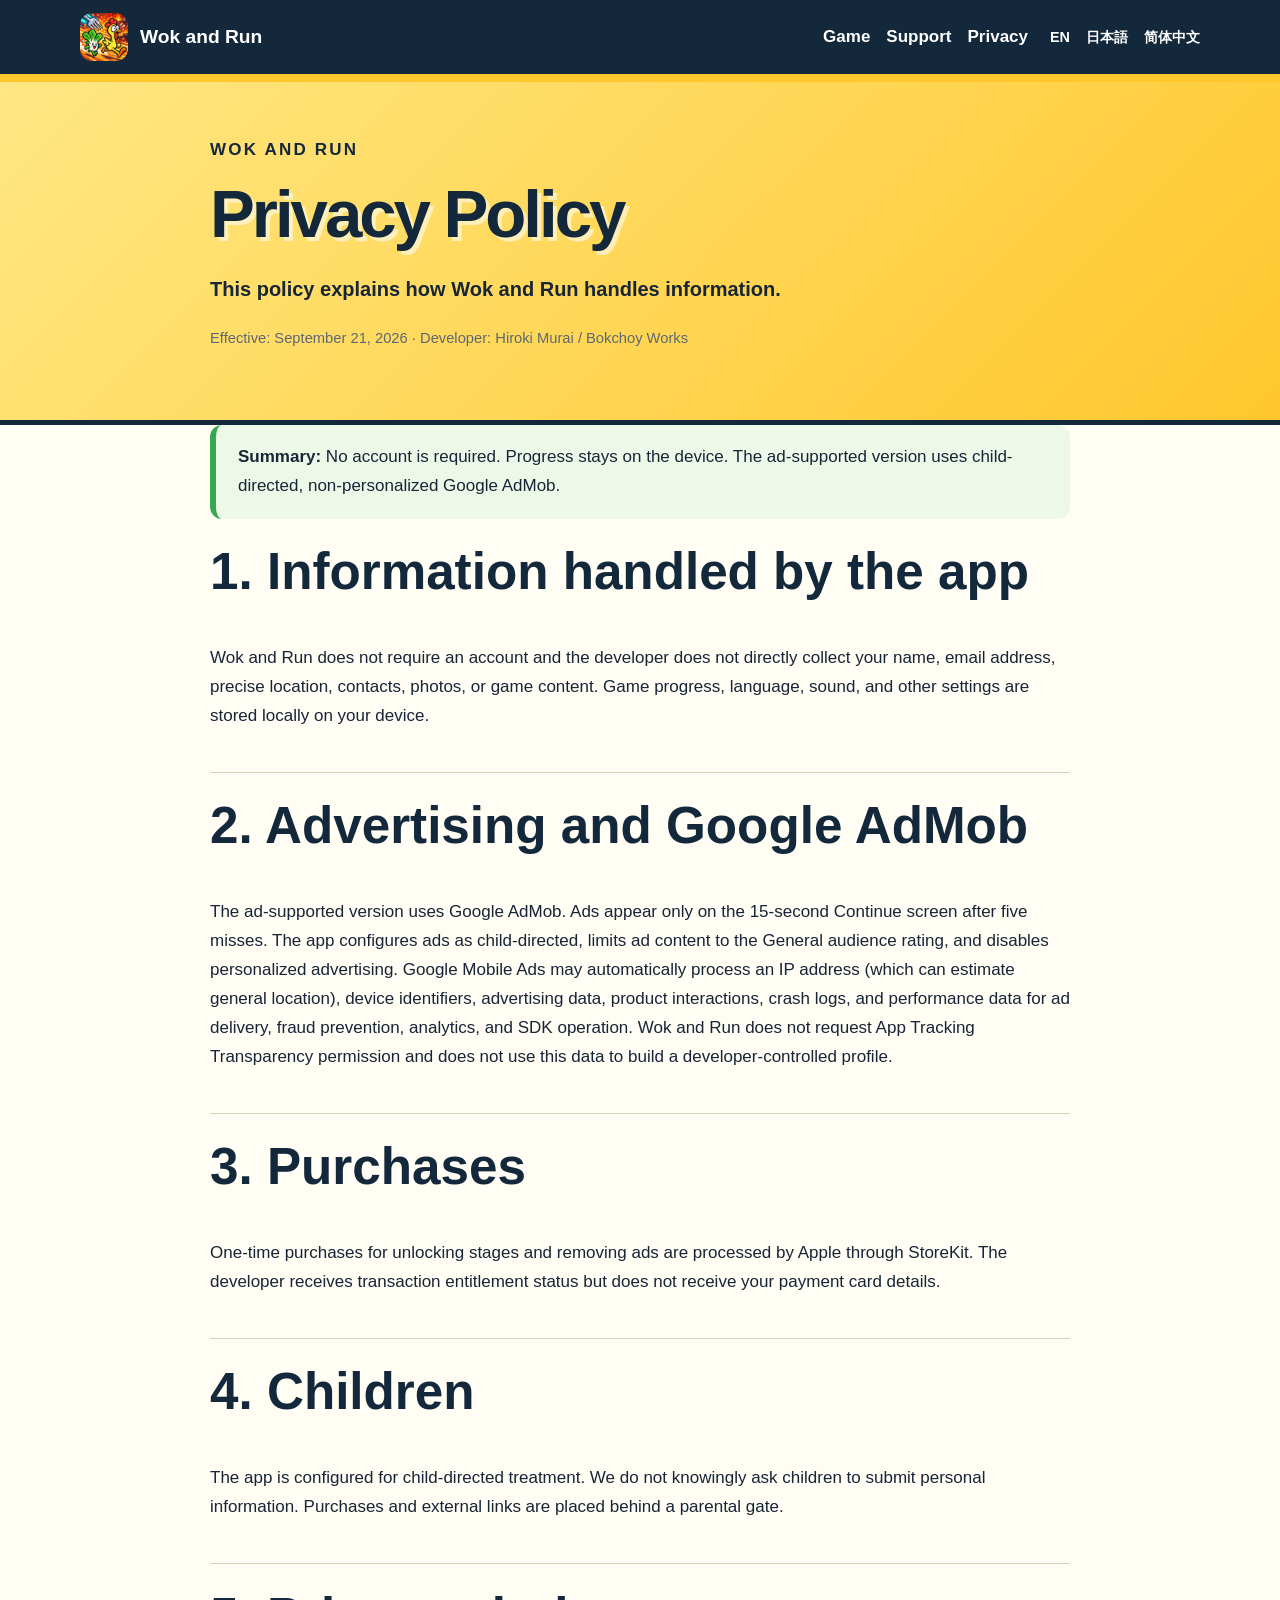
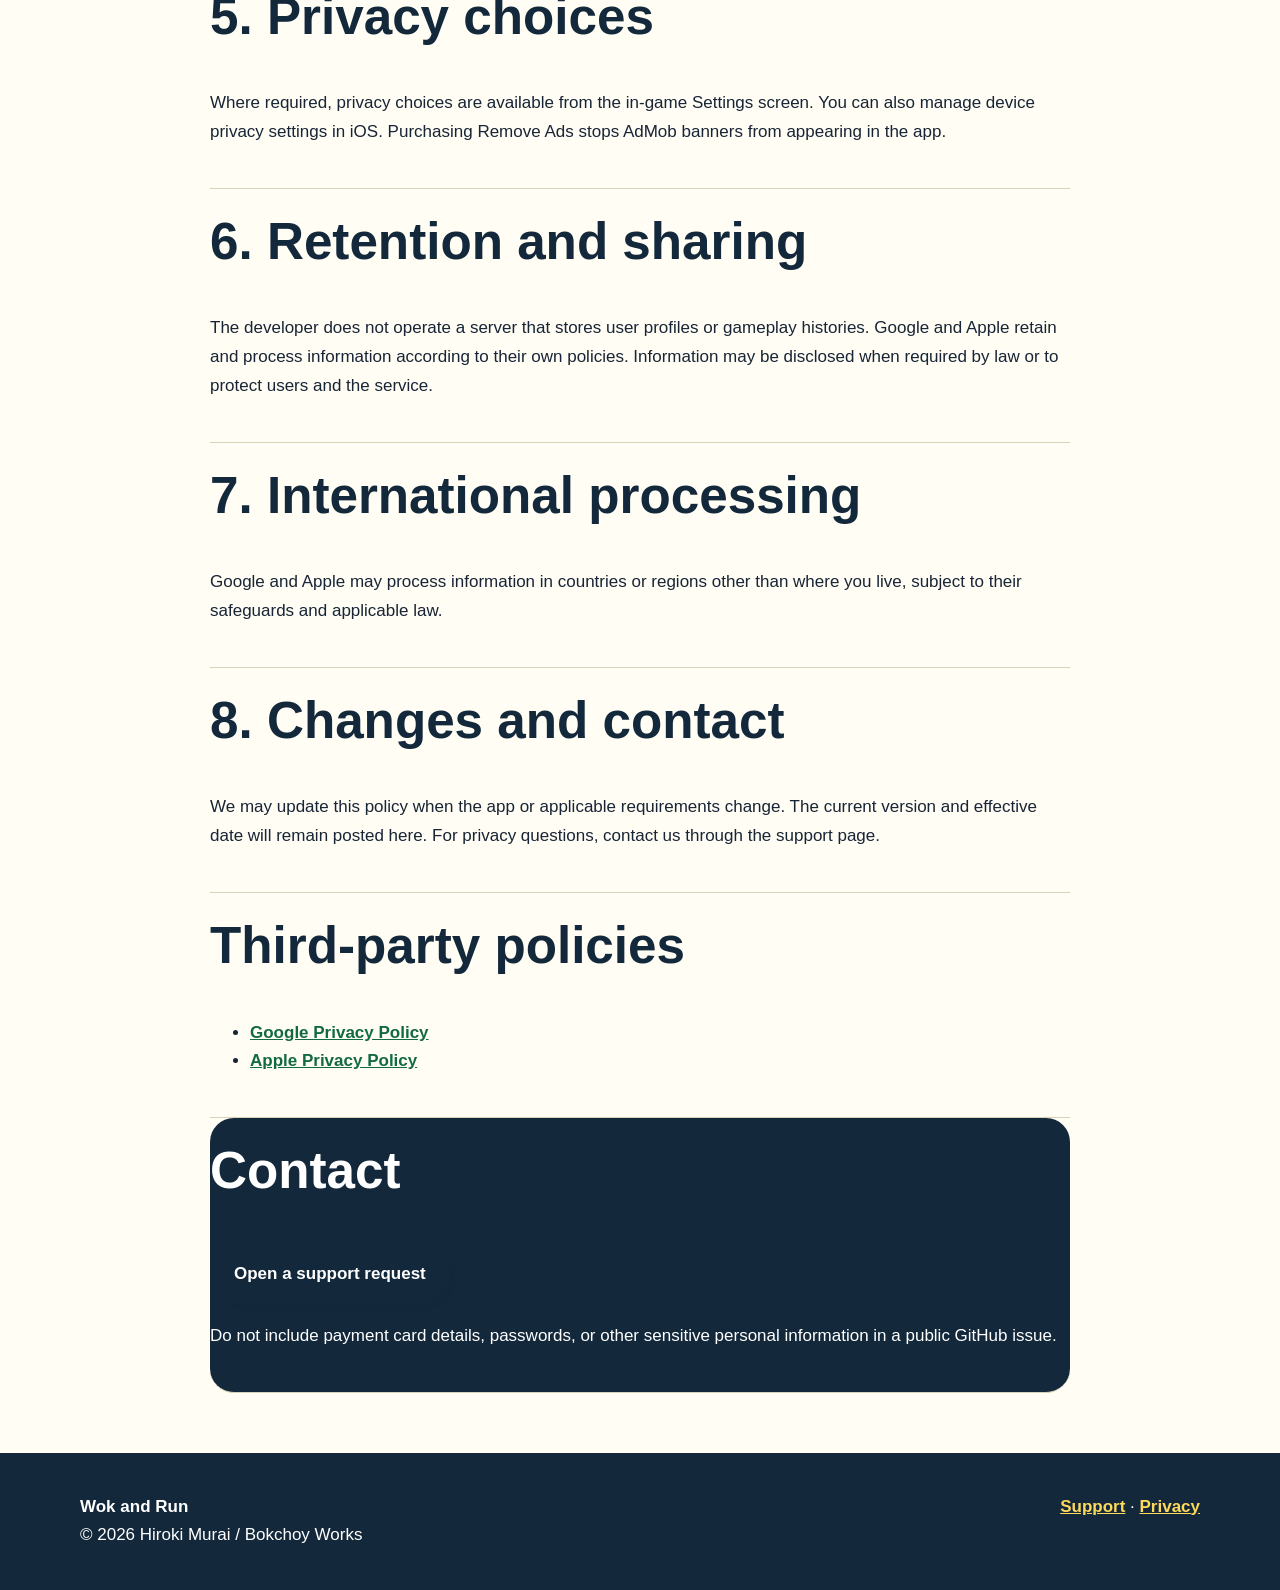
==== docs/privacy/index.html @ f923ecb2 "Create Wok and Run support and privacy site" ====
<!doctype html><html lang="en"><head><meta charset="utf-8"><meta name="viewport" content="width=device-width,initial-scale=1"><title>Privacy Policy — Wok and Run</title><meta name="description" content="This policy explains how Wok and Run handles information."><link rel="canonical" href="https://bokchoyworks-stack.github.io/wok-and-run/privacy/"><link rel="icon" type="image/png" href="../assets/favicon.png"><link rel="stylesheet" href="../assets/style.css"></head><body><header class="top"><nav class="wrap"><a class="brand" href="https://bokchoyworks-stack.github.io/wok-and-run/"><img src="../assets/app-icon.png" alt=""><span>Wok and Run</span></a><div class="navlinks"><a href="https://bokchoyworks-stack.github.io/wok-and-run/">Game</a><a href="https://bokchoyworks-stack.github.io/wok-and-run/support/">Support</a><a href="https://bokchoyworks-stack.github.io/wok-and-run/privacy/">Privacy</a></div><div class="langs"><a href="https://bokchoyworks-stack.github.io/wok-and-run/privacy/">EN</a><a href="https://bokchoyworks-stack.github.io/wok-and-run/ja/privacy/">日本語</a><a href="https://bokchoyworks-stack.github.io/wok-and-run/zh-hans/privacy/">简体中文</a></div></nav></header><header class="legal-head"><div class="wrap legal"><div class="eyebrow">WOK AND RUN</div><h1>Privacy Policy</h1><p class="lead">This policy explains how Wok and Run handles information.</p><p class="meta">Effective: September 21, 2026 · Developer: Hiroki Murai / Bokchoy Works</p></div></header><main class="wrap legal"><div class="notice"><strong>Summary:</strong> No account is required. Progress stays on the device. The ad-supported version uses child-directed, non-personalized Google AdMob.</div><section><h2>1. Information handled by the app</h2><p>Wok and Run does not require an account and the developer does not directly collect your name, email address, precise location, contacts, photos, or game content. Game progress, language, sound, and other settings are stored locally on your device.</p></section><section><h2>2. Advertising and Google AdMob</h2><p>The ad-supported version uses Google AdMob. Ads appear only on the 15-second Continue screen after five misses. The app configures ads as child-directed, limits ad content to the General audience rating, and disables personalized advertising. Google Mobile Ads may automatically process an IP address (which can estimate general location), device identifiers, advertising data, product interactions, crash logs, and performance data for ad delivery, fraud prevention, analytics, and SDK operation. Wok and Run does not request App Tracking Transparency permission and does not use this data to build a developer-controlled profile.</p></section><section><h2>3. Purchases</h2><p>One-time purchases for unlocking stages and removing ads are processed by Apple through StoreKit. The developer receives transaction entitlement status but does not receive your payment card details.</p></section><section><h2>4. Children</h2><p>The app is configured for child-directed treatment. We do not knowingly ask children to submit personal information. Purchases and external links are placed behind a parental gate.</p></section><section id="privacy-choices"><h2>5. Privacy choices</h2><p>Where required, privacy choices are available from the in-game Settings screen. You can also manage device privacy settings in iOS. Purchasing Remove Ads stops AdMob banners from appearing in the app.</p></section><section><h2>6. Retention and sharing</h2><p>The developer does not operate a server that stores user profiles or gameplay histories. Google and Apple retain and process information according to their own policies. Information may be disclosed when required by law or to protect users and the service.</p></section><section><h2>7. International processing</h2><p>Google and Apple may process information in countries or regions other than where you live, subject to their safeguards and applicable law.</p></section><section><h2>8. Changes and contact</h2><p>We may update this policy when the app or applicable requirements change. The current version and effective date will remain posted here. For privacy questions, contact us through the support page.</p></section><section><h2>Third-party policies</h2><ul><li><a href="https://policies.google.com/privacy">Google Privacy Policy</a></li><li><a href="https://www.apple.com/legal/privacy/">Apple Privacy Policy</a></li></ul></section><section class="contact"><h2>Contact</h2><p><a class="button" href="https://github.com/bokchoyworks-stack/wok-and-run/issues/new/choose">Open a support request</a></p><p>Do not include payment card details, passwords, or other sensitive personal information in a public GitHub issue.</p></section></main><footer class="footer"><div class="wrap footer-grid"><div><strong>Wok and Run</strong><br><span>© 2026 Hiroki Murai / Bokchoy Works</span></div><div><a href="https://bokchoyworks-stack.github.io/wok-and-run/support/">Support</a> · <a href="https://bokchoyworks-stack.github.io/wok-and-run/privacy/">Privacy</a></div></div></footer></body></html>
---- docs/assets/style.css ----
:root{--yellow:#ffc72c;--gold:#ff9f1c;--navy:#13283b;--cream:#fff8df;--green:#36a852;--red:#ef4436;--ink:#182536;--paper:#fffdf4;--line:#d8d2b8}*{box-sizing:border-box}html{scroll-behavior:smooth}body{margin:0;background:var(--paper);color:var(--ink);font-family:-apple-system,BlinkMacSystemFont,"Segoe UI","Hiragino Sans","Noto Sans CJK JP",sans-serif;line-height:1.7;font-size:17px}a{color:#126a43;font-weight:700}a:hover{text-decoration-thickness:3px}.wrap{width:min(1120px,calc(100% - 32px));margin:auto}.top{background:var(--navy);color:#fff;border-bottom:8px solid var(--yellow)}nav{min-height:74px;display:flex;align-items:center;gap:22px;flex-wrap:wrap}.brand{display:flex;align-items:center;gap:12px;color:#fff;text-decoration:none;font-size:1.2rem;font-weight:900;margin-right:auto}.brand img{width:48px;height:48px;border-radius:12px}.navlinks,.langs{display:flex;gap:16px;flex-wrap:wrap}.navlinks a,.langs a{color:#fff;text-decoration:none}.langs{font-size:.9rem}.hero{overflow:hidden;background:linear-gradient(135deg,var(--yellow),var(--gold));border-bottom:10px solid var(--navy)}.hero-grid{display:grid;grid-template-columns:1.2fr .8fr;align-items:center;gap:48px;min-height:520px;padding:58px 0}.eyebrow{font-weight:900;letter-spacing:.13em;text-transform:uppercase;color:var(--navy)}h1,h2,h3{line-height:1.15;color:var(--navy)}h1{font-size:clamp(3rem,8vw,6rem);margin:.15em 0;text-transform:uppercase;letter-spacing:-.045em;text-shadow:4px 4px 0 rgba(255,255,255,.55)}h2{font-size:clamp(2rem,4vw,3.2rem);margin-top:0}h3{font-size:1.35rem}.lead{font-size:1.25rem;font-weight:700;max-width:650px}.hero-icon{width:min(100%,390px);justify-self:center;filter:drop-shadow(16px 18px 0 rgba(19,40,59,.25));border-radius:24%}.actions{display:flex;gap:14px;flex-wrap:wrap;margin-top:28px}.button{display:inline-block;padding:13px 21px;border:3px solid var(--navy);border-radius:999px;background:var(--navy);color:#fff;text-decoration:none;font-weight:900;box-shadow:5px 5px 0 rgba(19,40,59,.2)}.button.secondary{background:var(--cream);color:var(--navy)}main section{padding:70px 0}.cards{display:grid;grid-template-columns:repeat(3,1fr);gap:22px}.card{background:#fff;border:3px solid var(--navy);border-radius:24px;padding:26px;box-shadow:8px 8px 0 var(--yellow)}.shots{display:grid;grid-template-columns:repeat(3,1fr);gap:18px}.shots img{width:100%;border:4px solid var(--navy);border-radius:18px}.legal-head{background:linear-gradient(135deg,#ffe783,#ffc72c);padding:54px 0;border-bottom:5px solid var(--navy)}.legal{max-width:860px}.legal section{padding:24px 0;border-bottom:1px solid var(--line)}.legal h1{text-transform:none;font-size:clamp(2.5rem,6vw,4.2rem)}.notice{background:#eef8e9;border-left:6px solid var(--green);padding:18px 22px;border-radius:12px}.warning{background:#fff0e9;border-left:6px solid var(--red);padding:18px 22px;border-radius:12px}.faq details{background:#fff;border:2px solid var(--line);border-radius:14px;padding:16px 20px;margin:12px 0}.faq summary{font-weight:900;color:var(--navy);cursor:pointer}.contact{background:var(--navy);color:#fff;border-radius:24px;padding:30px}.contact h2{color:#fff}.meta{font-size:.92rem;color:#5d6872}.footer{background:var(--navy);color:#fff;padding:40px 0;margin-top:60px}.footer a{color:#ffd95b}.footer-grid{display:grid;grid-template-columns:1fr auto;gap:30px}.policy-table{width:100%;border-collapse:collapse;background:#fff}.policy-table th,.policy-table td{border:1px solid var(--line);padding:12px;text-align:left;vertical-align:top}.policy-table th{background:#fff3b6;color:var(--navy)}@media(max-width:780px){.hero-grid,.cards,.shots,.footer-grid{grid-template-columns:1fr}.hero-grid{padding:38px 0}.hero-icon{max-width:260px}.navlinks{width:100%;order:3;padding-bottom:14px}h1{font-size:3.4rem}.cards{gap:16px}}
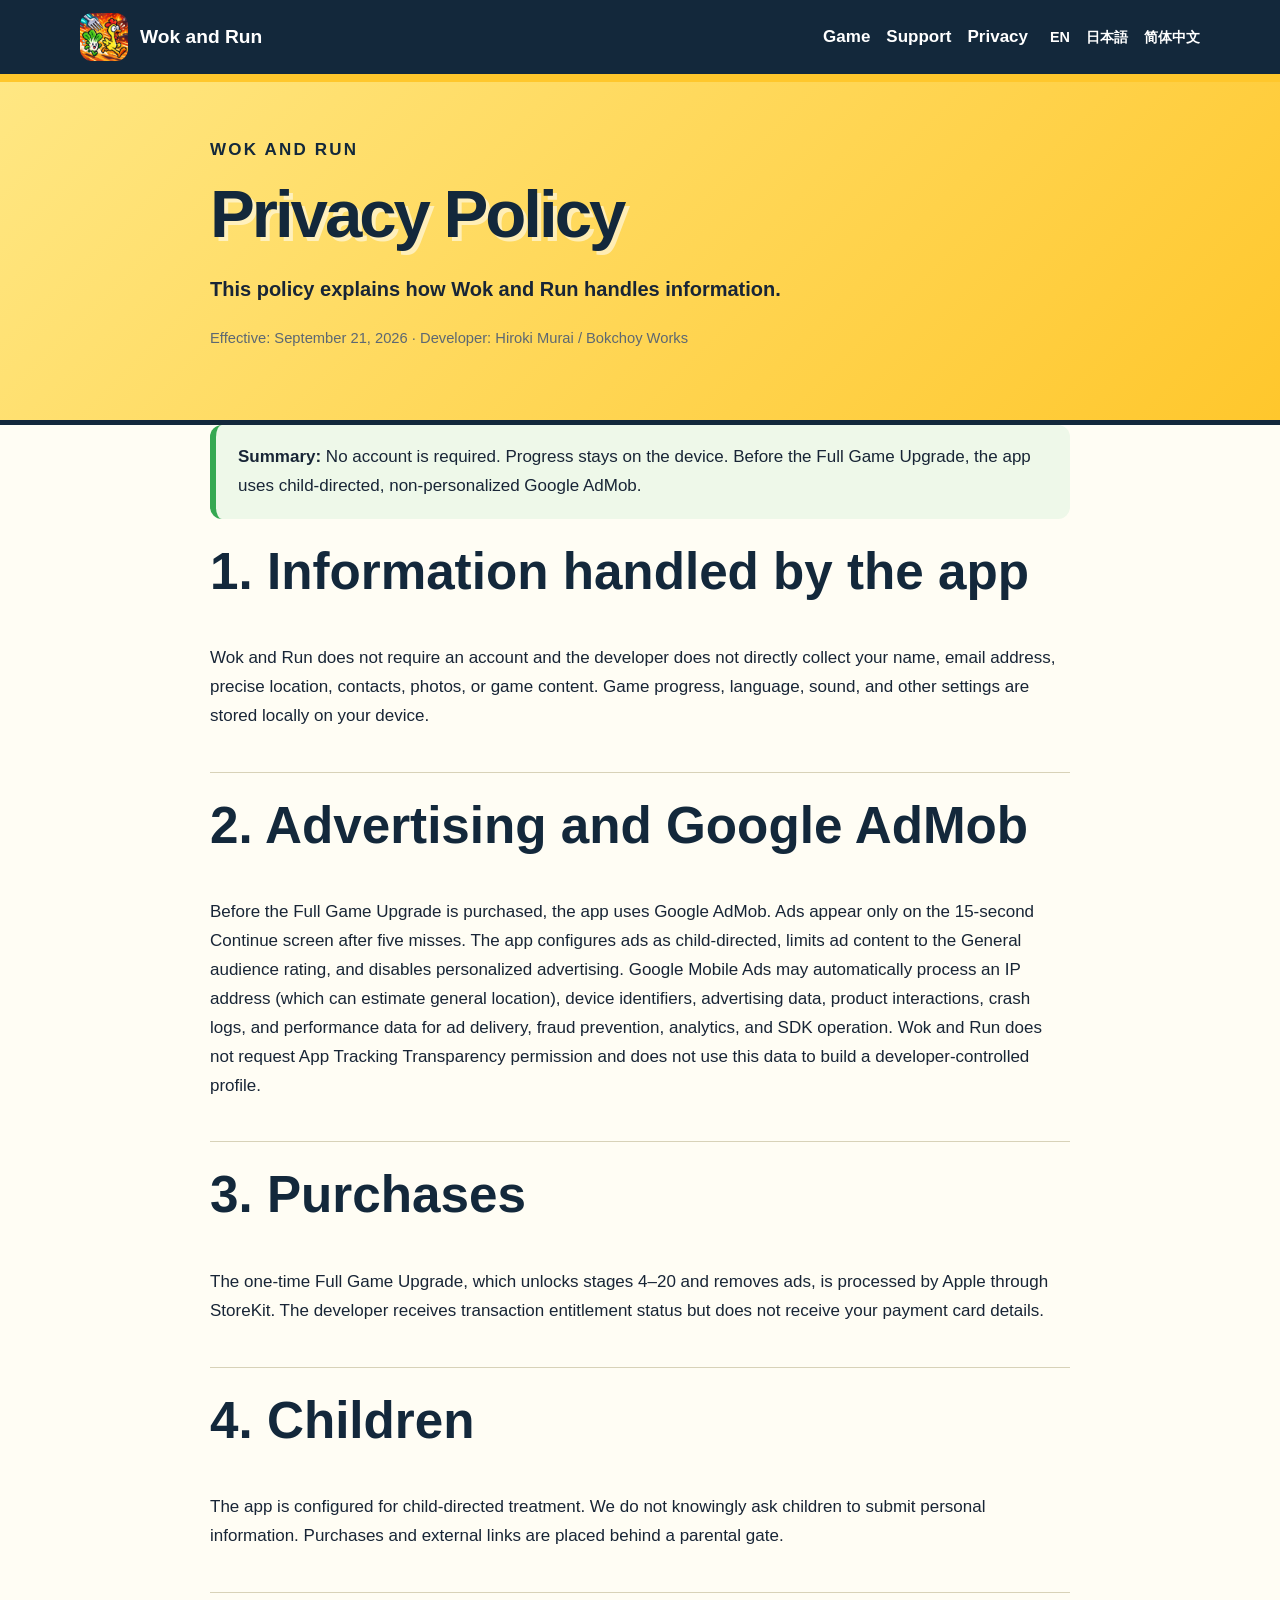
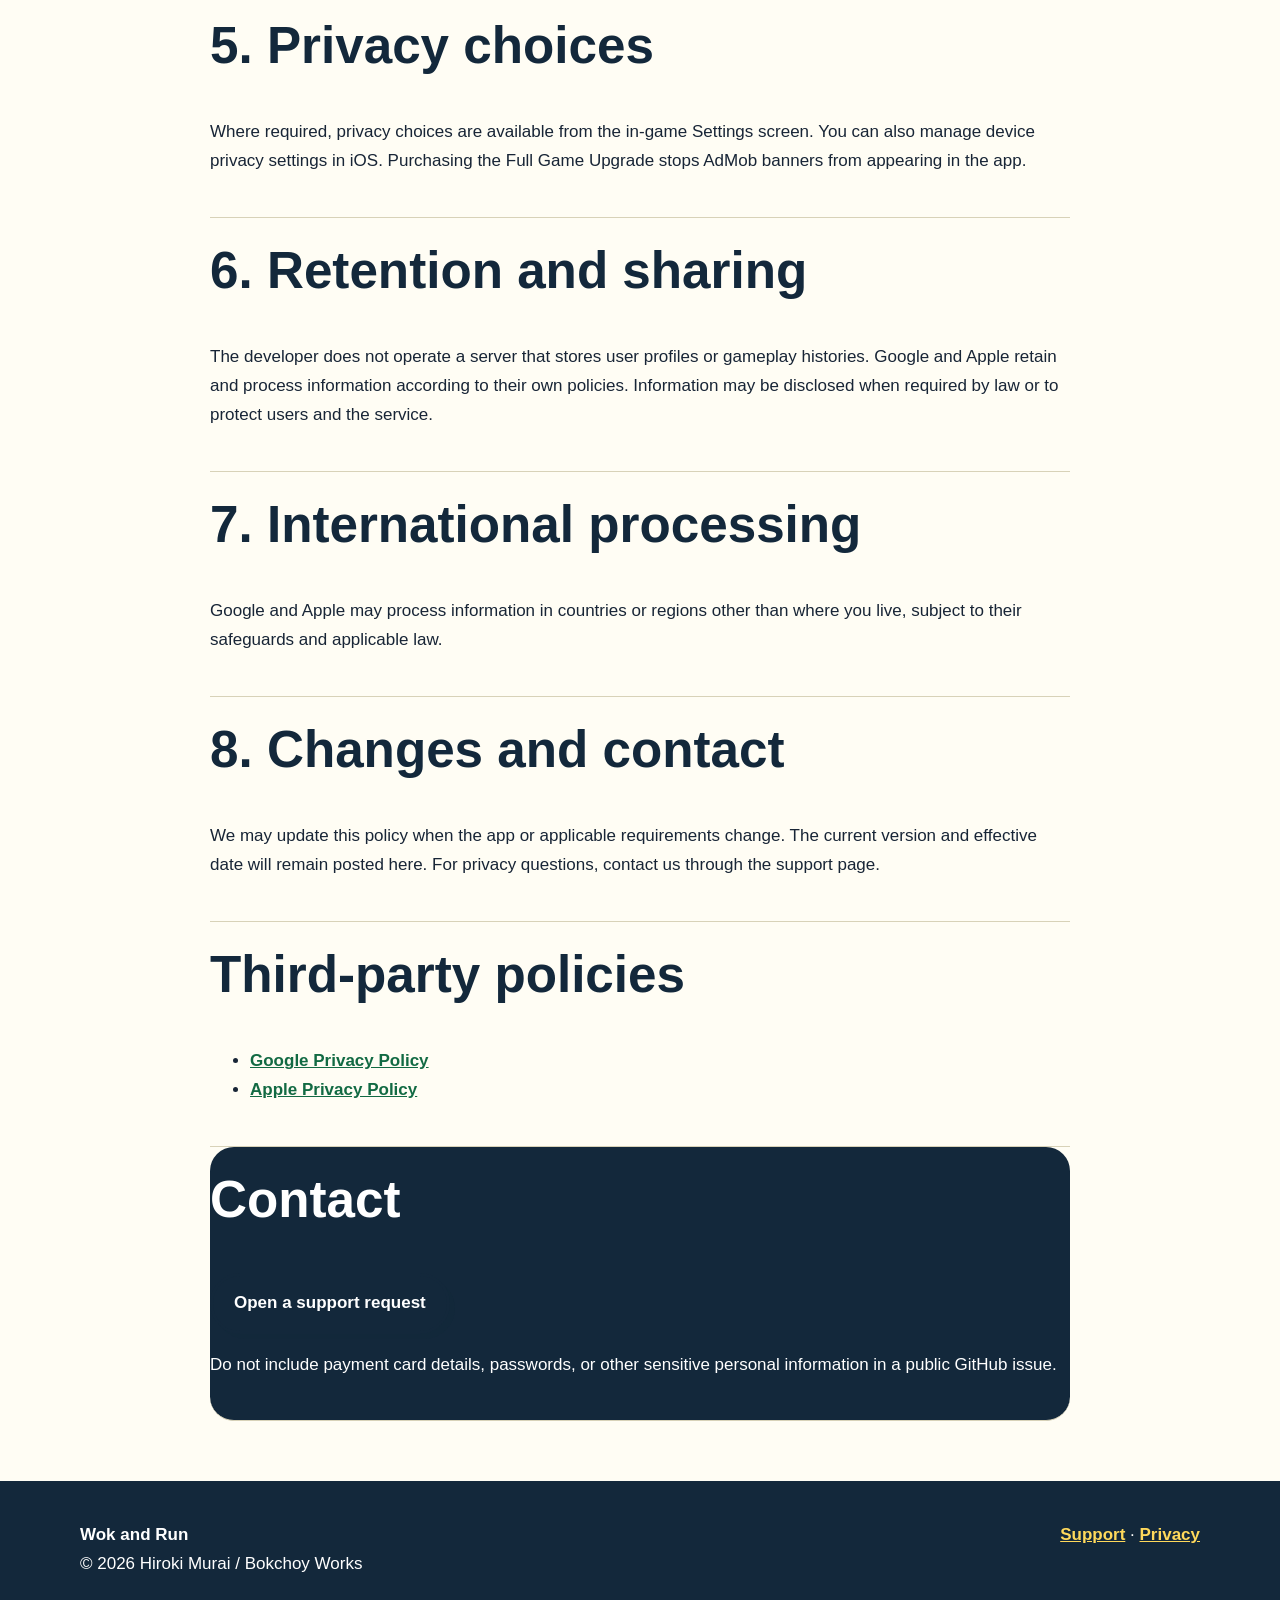
==== commit bde9bb72: "Update support and privacy for bundled upgrade" ====
--- a/docs/privacy/index.html
+++ b/docs/privacy/index.html
@@ -1 +1 @@
-<!doctype html><html lang="en"><head><meta charset="utf-8"><meta name="viewport" content="width=device-width,initial-scale=1"><title>Privacy Policy — Wok and Run</title><meta name="description" content="This policy explains how Wok and Run handles information."><link rel="canonical" href="https://bokchoyworks-stack.github.io/wok-and-run/privacy/"><link rel="icon" type="image/png" href="../assets/favicon.png"><link rel="stylesheet" href="../assets/style.css"></head><body><header class="top"><nav class="wrap"><a class="brand" href="https://bokchoyworks-stack.github.io/wok-and-run/"><img src="../assets/app-icon.png" alt=""><span>Wok and Run</span></a><div class="navlinks"><a href="https://bokchoyworks-stack.github.io/wok-and-run/">Game</a><a href="https://bokchoyworks-stack.github.io/wok-and-run/support/">Support</a><a href="https://bokchoyworks-stack.github.io/wok-and-run/privacy/">Privacy</a></div><div class="langs"><a href="https://bokchoyworks-stack.github.io/wok-and-run/privacy/">EN</a><a href="https://bokchoyworks-stack.github.io/wok-and-run/ja/privacy/">日本語</a><a href="https://bokchoyworks-stack.github.io/wok-and-run/zh-hans/privacy/">简体中文</a></div></nav></header><header class="legal-head"><div class="wrap legal"><div class="eyebrow">WOK AND RUN</div><h1>Privacy Policy</h1><p class="lead">This policy explains how Wok and Run handles information.</p><p class="meta">Effective: September 21, 2026 · Developer: Hiroki Murai / Bokchoy Works</p></div></header><main class="wrap legal"><div class="notice"><strong>Summary:</strong> No account is required. Progress stays on the device. The ad-supported version uses child-directed, non-personalized Google AdMob.</div><section><h2>1. Information handled by the app</h2><p>Wok and Run does not require an account and the developer does not directly collect your name, email address, precise location, contacts, photos, or game content. Game progress, language, sound, and other settings are stored locally on your device.</p></section><section><h2>2. Advertising and Google AdMob</h2><p>The ad-supported version uses Google AdMob. Ads appear only on the 15-second Continue screen after five misses. The app configures ads as child-directed, limits ad content to the General audience rating, and disables personalized advertising. Google Mobile Ads may automatically process an IP address (which can estimate general location), device identifiers, advertising data, product interactions, crash logs, and performance data for ad delivery, fraud prevention, analytics, and SDK operation. Wok and Run does not request App Tracking Transparency permission and does not use this data to build a developer-controlled profile.</p></section><section><h2>3. Purchases</h2><p>One-time purchases for unlocking stages and removing ads are processed by Apple through StoreKit. The developer receives transaction entitlement status but does not receive your payment card details.</p></section><section><h2>4. Children</h2><p>The app is configured for child-directed treatment. We do not knowingly ask children to submit personal information. Purchases and external links are placed behind a parental gate.</p></section><section id="privacy-choices"><h2>5. Privacy choices</h2><p>Where required, privacy choices are available from the in-game Settings screen. You can also manage device privacy settings in iOS. Purchasing Remove Ads stops AdMob banners from appearing in the app.</p></section><section><h2>6. Retention and sharing</h2><p>The developer does not operate a server that stores user profiles or gameplay histories. Google and Apple retain and process information according to their own policies. Information may be disclosed when required by law or to protect users and the service.</p></section><section><h2>7. International processing</h2><p>Google and Apple may process information in countries or regions other than where you live, subject to their safeguards and applicable law.</p></section><section><h2>8. Changes and contact</h2><p>We may update this policy when the app or applicable requirements change. The current version and effective date will remain posted here. For privacy questions, contact us through the support page.</p></section><section><h2>Third-party policies</h2><ul><li><a href="https://policies.google.com/privacy">Google Privacy Policy</a></li><li><a href="https://www.apple.com/legal/privacy/">Apple Privacy Policy</a></li></ul></section><section class="contact"><h2>Contact</h2><p><a class="button" href="https://github.com/bokchoyworks-stack/wok-and-run/issues/new/choose">Open a support request</a></p><p>Do not include payment card details, passwords, or other sensitive personal information in a public GitHub issue.</p></section></main><footer class="footer"><div class="wrap footer-grid"><div><strong>Wok and Run</strong><br><span>© 2026 Hiroki Murai / Bokchoy Works</span></div><div><a href="https://bokchoyworks-stack.github.io/wok-and-run/support/">Support</a> · <a href="https://bokchoyworks-stack.github.io/wok-and-run/privacy/">Privacy</a></div></div></footer></body></html>+<!doctype html><html lang="en"><head><meta charset="utf-8"><meta name="viewport" content="width=device-width,initial-scale=1"><title>Privacy Policy — Wok and Run</title><meta name="description" content="This policy explains how Wok and Run handles information."><link rel="canonical" href="https://bokchoyworks-stack.github.io/wok-and-run/privacy/"><link rel="icon" type="image/png" href="../assets/favicon.png"><link rel="stylesheet" href="../assets/style.css"></head><body><header class="top"><nav class="wrap"><a class="brand" href="https://bokchoyworks-stack.github.io/wok-and-run/"><img src="../assets/app-icon.png" alt=""><span>Wok and Run</span></a><div class="navlinks"><a href="https://bokchoyworks-stack.github.io/wok-and-run/">Game</a><a href="https://bokchoyworks-stack.github.io/wok-and-run/support/">Support</a><a href="https://bokchoyworks-stack.github.io/wok-and-run/privacy/">Privacy</a></div><div class="langs"><a href="https://bokchoyworks-stack.github.io/wok-and-run/privacy/">EN</a><a href="https://bokchoyworks-stack.github.io/wok-and-run/ja/privacy/">日本語</a><a href="https://bokchoyworks-stack.github.io/wok-and-run/zh-hans/privacy/">简体中文</a></div></nav></header><header class="legal-head"><div class="wrap legal"><div class="eyebrow">WOK AND RUN</div><h1>Privacy Policy</h1><p class="lead">This policy explains how Wok and Run handles information.</p><p class="meta">Effective: September 21, 2026 · Developer: Hiroki Murai / Bokchoy Works</p></div></header><main class="wrap legal"><div class="notice"><strong>Summary:</strong> No account is required. Progress stays on the device. Before the Full Game Upgrade, the app uses child-directed, non-personalized Google AdMob.</div><section><h2>1. Information handled by the app</h2><p>Wok and Run does not require an account and the developer does not directly collect your name, email address, precise location, contacts, photos, or game content. Game progress, language, sound, and other settings are stored locally on your device.</p></section><section><h2>2. Advertising and Google AdMob</h2><p>Before the Full Game Upgrade is purchased, the app uses Google AdMob. Ads appear only on the 15-second Continue screen after five misses. The app configures ads as child-directed, limits ad content to the General audience rating, and disables personalized advertising. Google Mobile Ads may automatically process an IP address (which can estimate general location), device identifiers, advertising data, product interactions, crash logs, and performance data for ad delivery, fraud prevention, analytics, and SDK operation. Wok and Run does not request App Tracking Transparency permission and does not use this data to build a developer-controlled profile.</p></section><section><h2>3. Purchases</h2><p>The one-time Full Game Upgrade, which unlocks stages 4–20 and removes ads, is processed by Apple through StoreKit. The developer receives transaction entitlement status but does not receive your payment card details.</p></section><section><h2>4. Children</h2><p>The app is configured for child-directed treatment. We do not knowingly ask children to submit personal information. Purchases and external links are placed behind a parental gate.</p></section><section id="privacy-choices"><h2>5. Privacy choices</h2><p>Where required, privacy choices are available from the in-game Settings screen. You can also manage device privacy settings in iOS. Purchasing the Full Game Upgrade stops AdMob banners from appearing in the app.</p></section><section><h2>6. Retention and sharing</h2><p>The developer does not operate a server that stores user profiles or gameplay histories. Google and Apple retain and process information according to their own policies. Information may be disclosed when required by law or to protect users and the service.</p></section><section><h2>7. International processing</h2><p>Google and Apple may process information in countries or regions other than where you live, subject to their safeguards and applicable law.</p></section><section><h2>8. Changes and contact</h2><p>We may update this policy when the app or applicable requirements change. The current version and effective date will remain posted here. For privacy questions, contact us through the support page.</p></section><section><h2>Third-party policies</h2><ul><li><a href="https://policies.google.com/privacy">Google Privacy Policy</a></li><li><a href="https://www.apple.com/legal/privacy/">Apple Privacy Policy</a></li></ul></section><section class="contact"><h2>Contact</h2><p><a class="button" href="https://github.com/bokchoyworks-stack/wok-and-run/issues/new/choose">Open a support request</a></p><p>Do not include payment card details, passwords, or other sensitive personal information in a public GitHub issue.</p></section></main><footer class="footer"><div class="wrap footer-grid"><div><strong>Wok and Run</strong><br><span>© 2026 Hiroki Murai / Bokchoy Works</span></div><div><a href="https://bokchoyworks-stack.github.io/wok-and-run/support/">Support</a> · <a href="https://bokchoyworks-stack.github.io/wok-and-run/privacy/">Privacy</a></div></div></footer></body></html>
--- a/docs/assets/style.css
+++ b/docs/assets/style.css
@@ -1,2 +1,2 @@
 
-:root{--yellow:#ffc72c;--gold:#ff9f1c;--navy:#13283b;--cream:#fff8df;--green:#36a852;--red:#ef4436;--ink:#182536;--paper:#fffdf4;--line:#d8d2b8}*{box-sizing:border-box}html{scroll-behavior:smooth}body{margin:0;background:var(--paper);color:var(--ink);font-family:-apple-system,BlinkMacSystemFont,"Segoe UI","Hiragino Sans","Noto Sans CJK JP",sans-serif;line-height:1.7;font-size:17px}a{color:#126a43;font-weight:700}a:hover{text-decoration-thickness:3px}.wrap{width:min(1120px,calc(100% - 32px));margin:auto}.top{background:var(--navy);color:#fff;border-bottom:8px solid var(--yellow)}nav{min-height:74px;display:flex;align-items:center;gap:22px;flex-wrap:wrap}.brand{display:flex;align-items:center;gap:12px;color:#fff;text-decoration:none;font-size:1.2rem;font-weight:900;margin-right:auto}.brand img{width:48px;height:48px;border-radius:12px}.navlinks,.langs{display:flex;gap:16px;flex-wrap:wrap}.navlinks a,.langs a{color:#fff;text-decoration:none}.langs{font-size:.9rem}.hero{overflow:hidden;background:linear-gradient(135deg,var(--yellow),var(--gold));border-bottom:10px solid var(--navy)}.hero-grid{display:grid;grid-template-columns:1.2fr .8fr;align-items:center;gap:48px;min-height:520px;padding:58px 0}.eyebrow{font-weight:900;letter-spacing:.13em;text-transform:uppercase;color:var(--navy)}h1,h2,h3{line-height:1.15;color:var(--navy)}h1{font-size:clamp(3rem,8vw,6rem);margin:.15em 0;text-transform:uppercase;letter-spacing:-.045em;text-shadow:4px 4px 0 rgba(255,255,255,.55)}h2{font-size:clamp(2rem,4vw,3.2rem);margin-top:0}h3{font-size:1.35rem}.lead{font-size:1.25rem;font-weight:700;max-width:650px}.hero-icon{width:min(100%,390px);justify-self:center;filter:drop-shadow(16px 18px 0 rgba(19,40,59,.25));border-radius:24%}.actions{display:flex;gap:14px;flex-wrap:wrap;margin-top:28px}.button{display:inline-block;padding:13px 21px;border:3px solid var(--navy);border-radius:999px;background:var(--navy);color:#fff;text-decoration:none;font-weight:900;box-shadow:5px 5px 0 rgba(19,40,59,.2)}.button.secondary{background:var(--cream);color:var(--navy)}main section{padding:70px 0}.cards{display:grid;grid-template-columns:repeat(3,1fr);gap:22px}.card{background:#fff;border:3px solid var(--navy);border-radius:24px;padding:26px;box-shadow:8px 8px 0 var(--yellow)}.shots{display:grid;grid-template-columns:repeat(3,1fr);gap:18px}.shots img{width:100%;border:4px solid var(--navy);border-radius:18px}.legal-head{background:linear-gradient(135deg,#ffe783,#ffc72c);padding:54px 0;border-bottom:5px solid var(--navy)}.legal{max-width:860px}.legal section{padding:24px 0;border-bottom:1px solid var(--line)}.legal h1{text-transform:none;font-size:clamp(2.5rem,6vw,4.2rem)}.notice{background:#eef8e9;border-left:6px solid var(--green);padding:18px 22px;border-radius:12px}.warning{background:#fff0e9;border-left:6px solid var(--red);padding:18px 22px;border-radius:12px}.faq details{background:#fff;border:2px solid var(--line);border-radius:14px;padding:16px 20px;margin:12px 0}.faq summary{font-weight:900;color:var(--navy);cursor:pointer}.contact{background:var(--navy);color:#fff;border-radius:24px;padding:30px}.contact h2{color:#fff}.meta{font-size:.92rem;color:#5d6872}.footer{background:var(--navy);color:#fff;padding:40px 0;margin-top:60px}.footer a{color:#ffd95b}.footer-grid{display:grid;grid-template-columns:1fr auto;gap:30px}.policy-table{width:100%;border-collapse:collapse;background:#fff}.policy-table th,.policy-table td{border:1px solid var(--line);padding:12px;text-align:left;vertical-align:top}.policy-table th{background:#fff3b6;color:var(--navy)}@media(max-width:780px){.hero-grid,.cards,.shots,.footer-grid{grid-template-columns:1fr}.hero-grid{padding:38px 0}.hero-icon{max-width:260px}.navlinks{width:100%;order:3;padding-bottom:14px}h1{font-size:3.4rem}.cards{gap:16px}}
+:root{--yellow:#ffc72c;--gold:#ff9f1c;--navy:#13283b;--cream:#fff8df;--green:#36a852;--red:#ef4436;--ink:#182536;--paper:#fffdf4;--line:#d8d2b8}*{box-sizing:border-box}html{scroll-behavior:smooth}body{margin:0;overflow-x:hidden;background:var(--paper);color:var(--ink);font-family:-apple-system,BlinkMacSystemFont,"Segoe UI","Hiragino Sans","Noto Sans CJK JP",sans-serif;line-height:1.7;font-size:17px}a{color:#126a43;font-weight:700}a:hover{text-decoration-thickness:3px}.wrap{width:min(1120px,calc(100% - 32px));margin:auto}.top{background:var(--navy);color:#fff;border-bottom:8px solid var(--yellow)}nav{min-height:74px;display:flex;align-items:center;gap:22px;flex-wrap:wrap}.brand{display:flex;align-items:center;gap:12px;color:#fff;text-decoration:none;font-size:1.2rem;font-weight:900;margin-right:auto}.brand img{width:48px;height:48px;border-radius:12px}.navlinks,.langs{display:flex;gap:16px;flex-wrap:wrap}.navlinks a,.langs a{color:#fff;text-decoration:none}.langs{font-size:.9rem}.hero{overflow:hidden;background:linear-gradient(135deg,var(--yellow),var(--gold));border-bottom:10px solid var(--navy)}.hero-grid{display:grid;grid-template-columns:1.2fr .8fr;align-items:center;gap:48px;min-height:520px;padding:58px 0}.eyebrow{font-weight:900;letter-spacing:.13em;text-transform:uppercase;color:var(--navy)}h1,h2,h3{line-height:1.15;color:var(--navy)}h1{font-size:clamp(3rem,8vw,6rem);margin:.15em 0;text-transform:uppercase;letter-spacing:-.045em;text-shadow:4px 4px 0 rgba(255,255,255,.55)}h2{font-size:clamp(2rem,4vw,3.2rem);margin-top:0}h3{font-size:1.35rem}.lead{font-size:1.25rem;font-weight:700;max-width:650px}.hero-icon{width:min(100%,390px);justify-self:center;filter:drop-shadow(16px 18px 0 rgba(19,40,59,.25));border-radius:24%}.actions{display:flex;gap:14px;flex-wrap:wrap;margin-top:28px}.button{display:inline-block;padding:13px 21px;border:3px solid var(--navy);border-radius:999px;background:var(--navy);color:#fff;text-decoration:none;font-weight:900;box-shadow:5px 5px 0 rgba(19,40,59,.2)}.button.secondary{background:var(--cream);color:var(--navy)}main section{padding:70px 0}.cards{display:grid;grid-template-columns:repeat(3,1fr);gap:22px}.card{background:#fff;border:3px solid var(--navy);border-radius:24px;padding:26px;box-shadow:8px 8px 0 var(--yellow)}.shots{display:grid;grid-template-columns:repeat(3,1fr);gap:18px}.shots img{width:100%;border:4px solid var(--navy);border-radius:18px}.legal-head{background:linear-gradient(135deg,#ffe783,#ffc72c);padding:54px 0;border-bottom:5px solid var(--navy)}.legal{max-width:860px}.legal section{padding:24px 0;border-bottom:1px solid var(--line)}.legal h1{text-transform:none;font-size:clamp(2.5rem,6vw,4.2rem)}.notice{background:#eef8e9;border-left:6px solid var(--green);padding:18px 22px;border-radius:12px}.warning{background:#fff0e9;border-left:6px solid var(--red);padding:18px 22px;border-radius:12px}.faq details{background:#fff;border:2px solid var(--line);border-radius:14px;padding:16px 20px;margin:12px 0}.faq summary{font-weight:900;color:var(--navy);cursor:pointer}.contact{background:var(--navy);color:#fff;border-radius:24px;padding:30px}.contact h2{color:#fff}.meta{font-size:.92rem;color:#5d6872}.footer{background:var(--navy);color:#fff;padding:40px 0;margin-top:60px}.footer a{color:#ffd95b}.footer-grid{display:grid;grid-template-columns:1fr auto;gap:30px}.policy-table{width:100%;border-collapse:collapse;background:#fff}.policy-table th,.policy-table td{border:1px solid var(--line);padding:12px;text-align:left;vertical-align:top}.policy-table th{background:#fff3b6;color:var(--navy)}@media(max-width:780px){.hero-grid,.cards,.shots,.footer-grid{grid-template-columns:1fr}.hero-grid{padding:38px 0}.hero-icon{max-width:260px}.langs{width:100%;order:2}.navlinks{width:100%;order:3;padding-bottom:14px}.legal h1{font-size:2.35rem;overflow-wrap:anywhere;word-break:break-word}.legal-head .lead{font-size:1.05rem}.meta{overflow-wrap:anywhere}.cards{gap:16px}}
